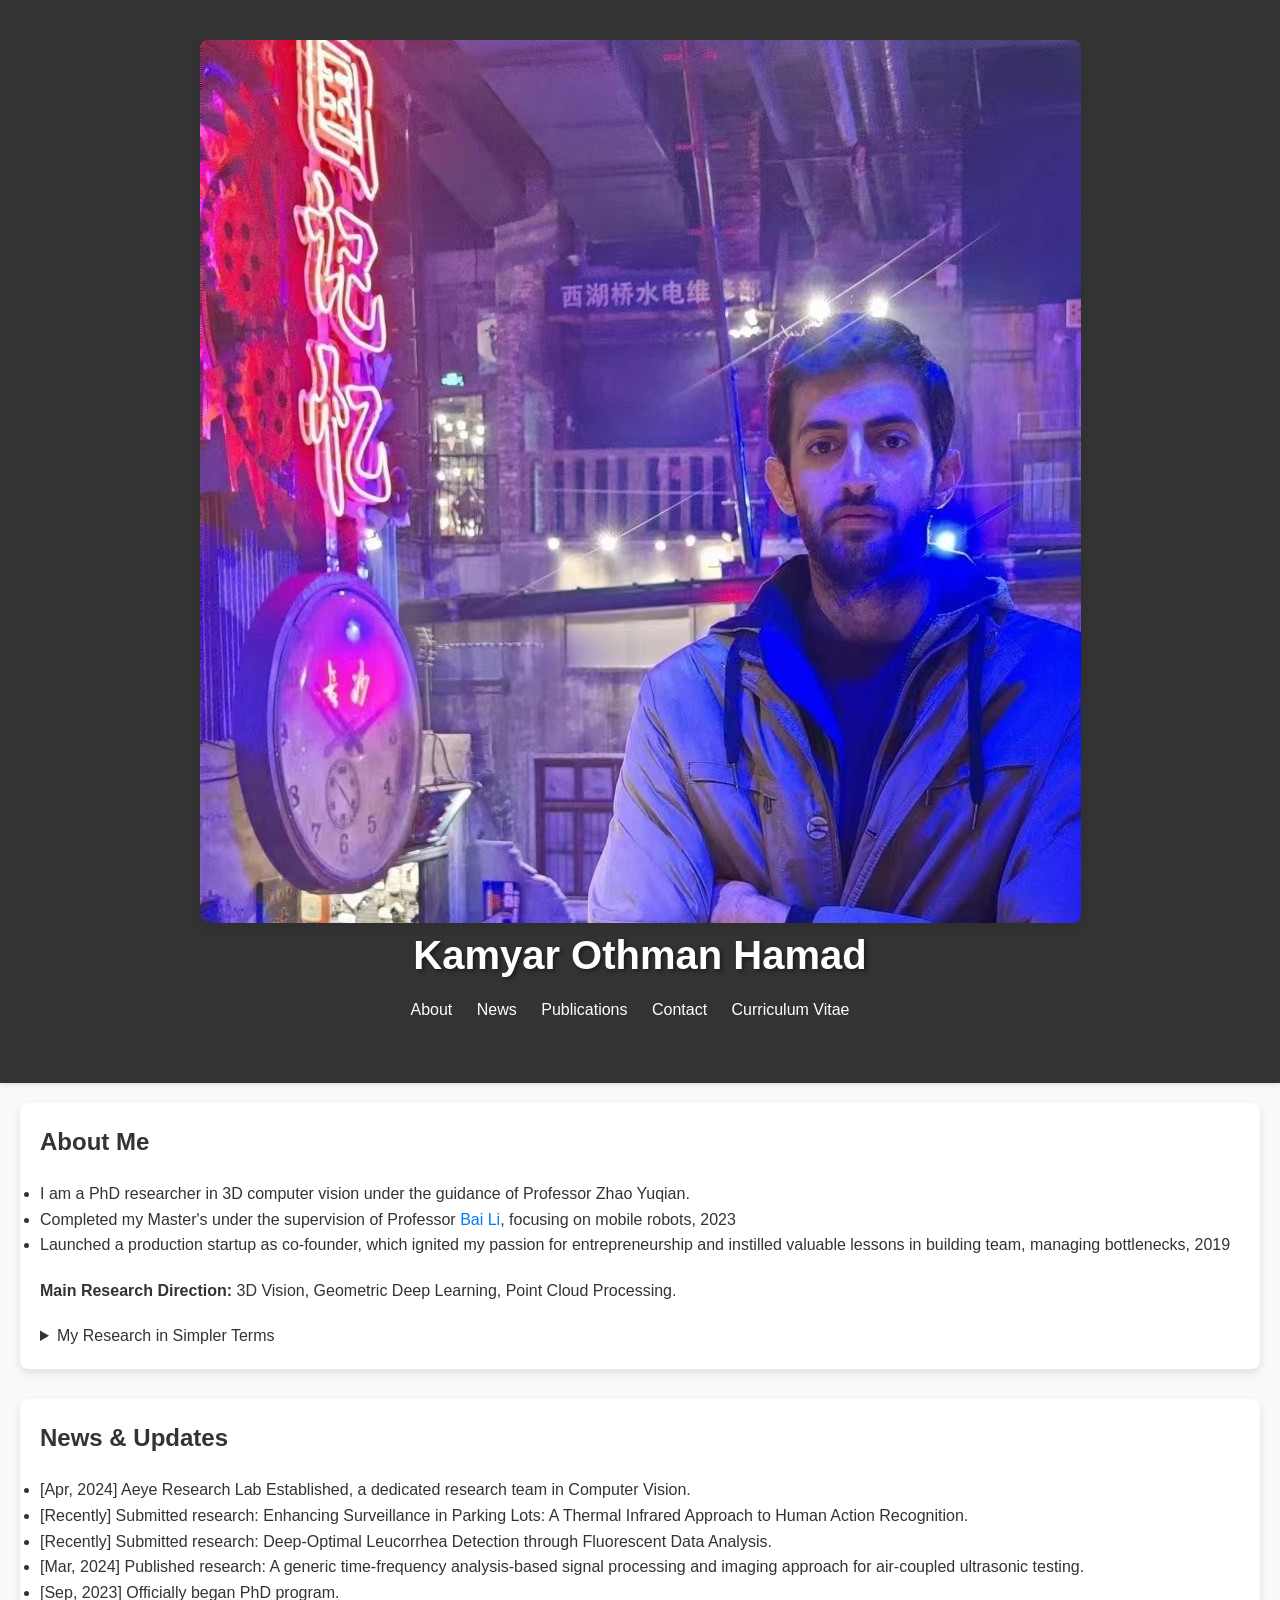
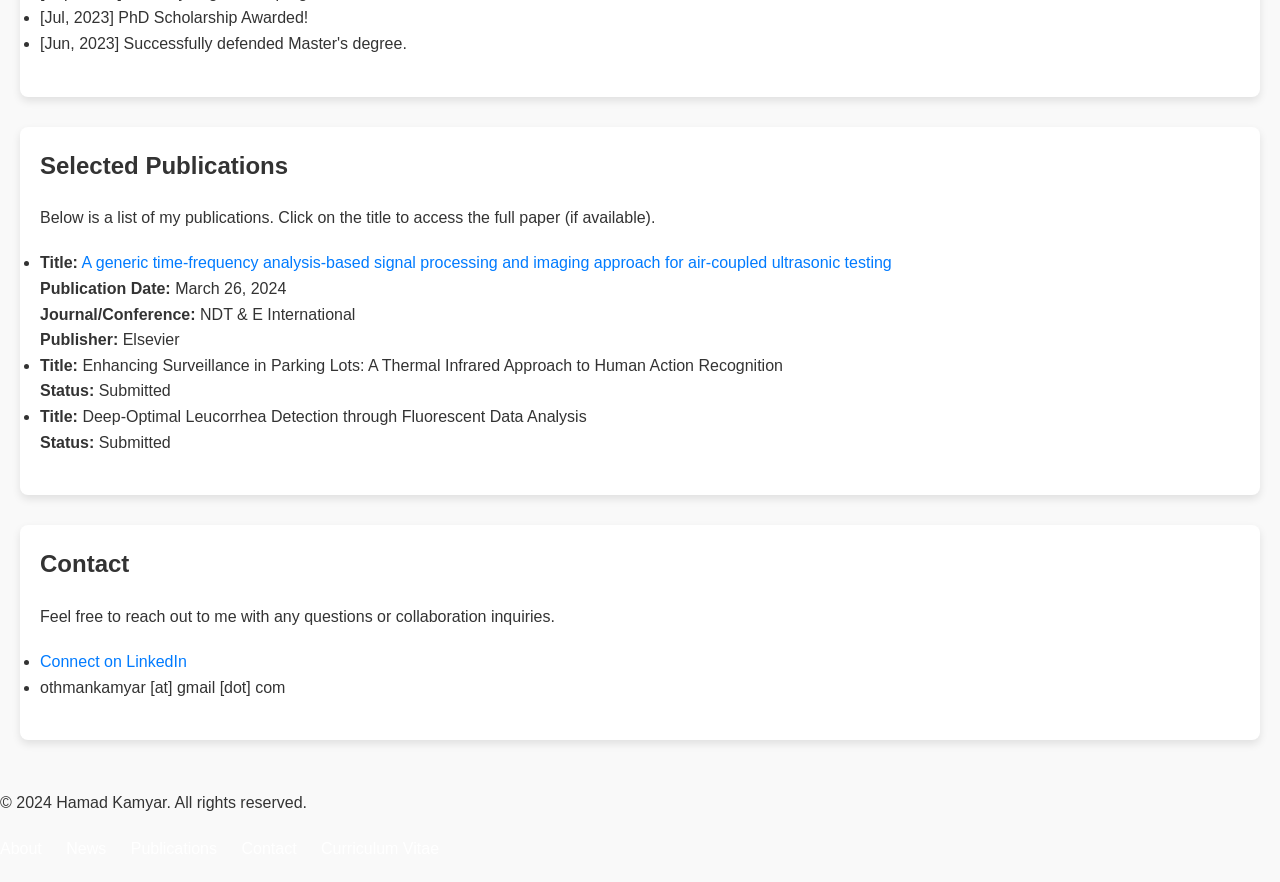
==== index.html @ cc37e995 "Update index.html" ====
<!DOCTYPE html>
<html lang="en">
<head>
  <meta charset="UTF-8">
  <meta name="viewport" content="width=device-width, initial-scale=1.0">
  <title>Kamyar O. Hamad - Researcher</title>
  <link rel="stylesheet" href="style.css">
  <link rel="shortcut icon" href="favicon.ico" type="image/x-icon">
  <style>
   /* Additional CSS styles can be placed here for small adjustments */
  
  </style>
</head>
<body>
  <header>
    <div class="circle-frame">
      <img src="kamyar.jpg" alt="kamyar">
    </div>
    <h1>Kamyar Othman Hamad</h1>
    <nav class="top-nav">
      <ul>
        <li><a href="#about">About</a></li>
        <li><a href="#news">News</a></li>
        <li><a href="#publications">Publications</a></li>
        <li><a href="#contact">Contact</a></li>
        <li><a href="https://drive.google.com/file/d/13upXorQ9gHJasGk1pT3lHtPQ-SFu0m6Y/view?usp=drive_link" target="_blank">Curriculum Vitae</a></li>
      </ul>
    </nav>
  </header>
   



  

  <main>
    <section id="about">
      <h2>About Me</h2>
      <ul>
        <li>I am a PhD researcher in 3D computer vision under the guidance of Professor Zhao Yuqian.</li>
        <li>Completed my Master's under the supervision of Professor <a href="https://grzy.hnu.edu.cn/site/index/libai">Bai Li</a>, focusing on mobile robots, 2023</li>
        <li>Launched a production startup as co-founder, which ignited my passion for entrepreneurship and instilled valuable lessons in building team, managing bottlenecks, 2019</li>
      </ul>
      <p><b>Main Research Direction:</b> 3D Vision, Geometric Deep Learning, Point Cloud Processing.</p>
      <details>
        <summary>My Research in Simpler Terms</summary>
        <p>In simpler terms, I'm exploring how to teach computers to "see" and make sense of 3D objects. Imagine a pile of dots that represents the shape and surface of a chair. That's a 3D point cloud! My job is to develop clever algorithms using deep learning (a type of artificial intelligence) to analyze these point clouds and help computers understand the 3D world. </p>
      </details>
    </section>

    <section id="news">
      <h2>News & Updates</h2>
      <ul>
        <li>[Apr, 2024] Aeye Research Lab Established, a dedicated research team in Computer Vision.</li>
        <li>[Recently] Submitted research: Enhancing Surveillance in Parking Lots: A Thermal Infrared Approach to Human Action Recognition.</li>
        <li>[Recently] Submitted research: Deep-Optimal Leucorrhea Detection through Fluorescent Data Analysis.</li>
        <li>[Mar, 2024] Published research: A generic time-frequency analysis-based signal processing and imaging approach for air-coupled ultrasonic testing.</li>
        <li>[Sep, 2023] Officially began PhD program.</li>
        <li>[Jul, 2023] PhD Scholarship Awarded!</li>
        <li>[Jun, 2023] Successfully defended Master's degree.</li>
      </ul>
    </section>

    <section id="publications">
      <h2>Selected Publications</h2>
      <p>Below is a list of my publications. Click on the title to access the full paper (if available).</p>
      <ul>
        <li>
          <strong>Title:</strong> <a href="https://www.sciencedirect.com/science/article/abs/pii/S0963869524000665">A generic time-frequency analysis-based signal processing and imaging approach for air-coupled ultrasonic testing</a><br>
          <strong>Publication Date:</strong> March 26, 2024<br>
          <strong>Journal/Conference:</strong> NDT & E International<br>
          <strong>Publisher:</strong> Elsevier
        </li>
        <li>
          <strong>Title:</strong> Enhancing Surveillance in Parking Lots: A Thermal Infrared Approach to Human Action Recognition<br>
          <strong>Status:</strong> Submitted
        </li>
        <li>
          <strong>Title:</strong> Deep-Optimal Leucorrhea Detection through Fluorescent Data Analysis<br>
          <strong>Status:</strong> Submitted
        </li>
      </ul>
    </section>

    <section id="contact">
      <h2>Contact</h2>
      <p>Feel free to reach out to me with any questions or collaboration inquiries.</p>
      <ul>
        <li><a href="https://www.linkedin.com/in/kamyarothmanhamad" target="_blank">Connect on LinkedIn</a></li>
        <li>othmankamyar [at] gmail [dot] com</li>
      </ul>
    </section>
  </main>

  <footer>
    <div class="footer-content">
      <p>&copy; 2024 Hamad Kamyar. All rights reserved.</p>
      <nav class="footer-nav">
        <ul>
          <li><a href="#about">About</a></li>
          <li><a href="#news">News</a></li>
          <li><a href="#publications">Publications</a></li>
          <li><a href="#contact">Contact</a></li>
          <li><a href="https://drive.google.com/file/d/13upXorQ9gHJasGk1pT3lHtPQ-SFu0m6Y/view?usp=drive_link" target="_blank">Curriculum Vitae</a></li>
        </ul>
      </nav>
    </div>
  </footer>


</body>
</html>
---- style.css ----
/* Resetting default styles */
body, h1, h2, h3, h4, h5, h6, p, ul, li {
  margin: 0;
  padding: 0;
}

body {
  font-family: 'Segoe UI', Tahoma, Geneva, Verdana, sans-serif;
  line-height: 1.6;
  background-color: #f9f9f9;
  color: #333;
}

.container {
  max-width: 900px;
  margin: 0 auto;
  padding: 20px;
}

header {
  background-color: #333;
  color: #fff;
  padding: 40px;
  text-align: center;
  box-shadow: 0 2px 4px rgba(0, 0, 0, 0.1);
}

header h1 {
  font-size: 2.5em;
  margin-bottom: 10px;
  text-shadow: 2px 2px 4px rgba(0, 0, 0, 0.5);
}

nav ul {
  list-style-type: none;
}

nav ul li {
  display: inline;
  margin-right: 20px;
}

nav ul li a {
  color: #fff;
  text-decoration: none;
  transition: color 0.3s ease;
}

nav ul li a:hover {
  color: #ffc107;
}

main {
  padding: 20px;
}

section {
  margin-bottom: 30px;
  background-color: #fff;
  padding: 20px;
  border-radius: 8px;
  box-shadow: 0 4px 8px rgba(0, 0, 0, 0.1);
}

h2 {
  color: #333;
  margin-bottom: 20px;
}

p {
  margin-bottom: 20px;
}

ul {
  margin-bottom: 20px;
}

a {
  color: #007bff;
  text-decoration: none;
  transition: color 0.3s ease;
}

a:hover {
  color: #ffc107;
}

img {
  display: block;
  margin: 0 auto;
  max-width: 100%;
  border-radius: 8px;
  box-shadow: 0 4px 8px rgba(0, 0, 0, 0.1);
}

.contact-info li {
  margin-bottom: 10px;
}

@media (max-width: 600px) {
  header h1 {
    font-size: 2em;
  }

  .pronunciation {
  font-size: 0.8em;
  color: #999;
  }
  
  nav ul li {
    display: block;
    margin: 0;
    text-align: center;
  }

  nav ul li a {
    display: block;
    padding: 10px;
  }

  
}
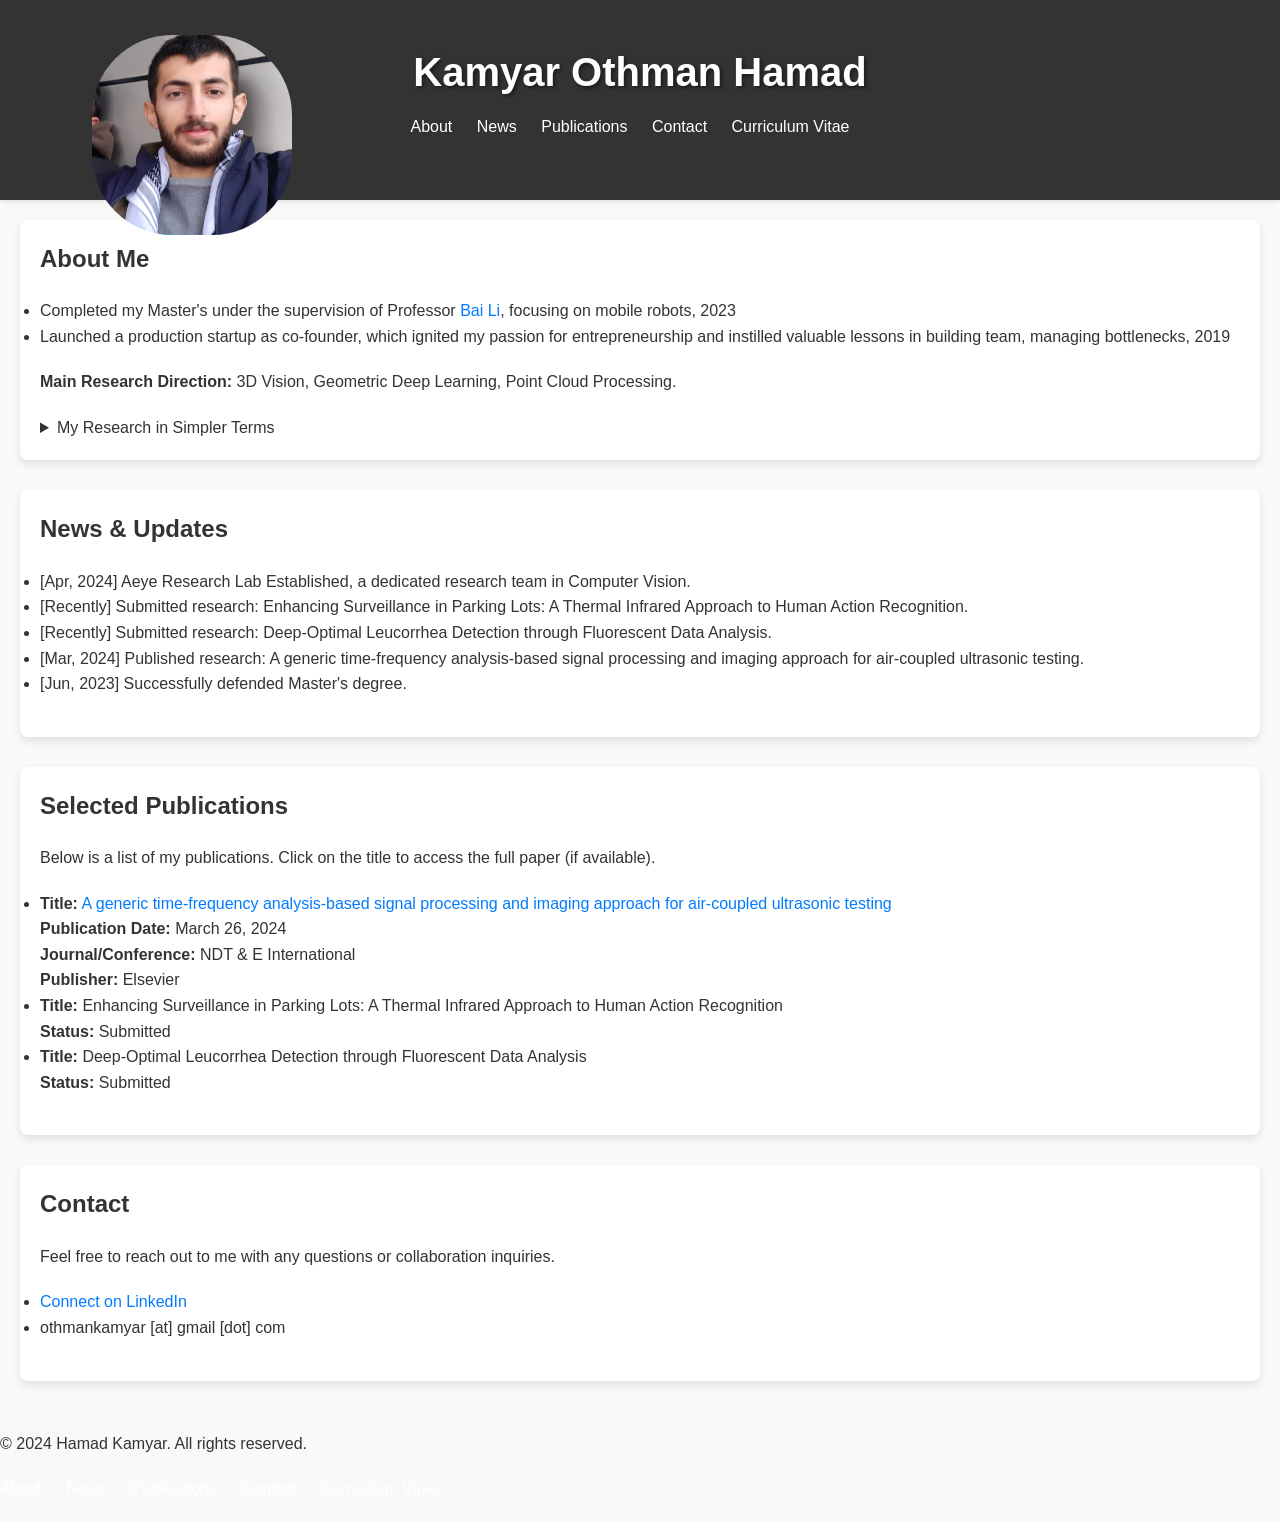
==== commit f616ad9b: "Update index.html" ====
--- a/index.html
+++ b/index.html
@@ -37,7 +37,6 @@
     <section id="about">
       <h2>About Me</h2>
       <ul>
-        <li>I am a PhD researcher in 3D computer vision under the guidance of Professor Zhao Yuqian.</li>
         <li>Completed my Master's under the supervision of Professor <a href="https://grzy.hnu.edu.cn/site/index/libai">Bai Li</a>, focusing on mobile robots, 2023</li>
         <li>Launched a production startup as co-founder, which ignited my passion for entrepreneurship and instilled valuable lessons in building team, managing bottlenecks, 2019</li>
       </ul>
@@ -55,8 +54,6 @@
         <li>[Recently] Submitted research: Enhancing Surveillance in Parking Lots: A Thermal Infrared Approach to Human Action Recognition.</li>
         <li>[Recently] Submitted research: Deep-Optimal Leucorrhea Detection through Fluorescent Data Analysis.</li>
         <li>[Mar, 2024] Published research: A generic time-frequency analysis-based signal processing and imaging approach for air-coupled ultrasonic testing.</li>
-        <li>[Sep, 2023] Officially began PhD program.</li>
-        <li>[Jul, 2023] PhD Scholarship Awarded!</li>
         <li>[Jun, 2023] Successfully defended Master's degree.</li>
       </ul>
     </section>
--- a/style.css
+++ b/style.css
@@ -1,122 +1,138 @@
 /* Resetting default styles */
 body, h1, h2, h3, h4, h5, h6, p, ul, li {
-  margin: 0;
-  padding: 0;
+margin: 0;
+padding: 0;
 }
 
 body {
-  font-family: 'Segoe UI', Tahoma, Geneva, Verdana, sans-serif;
-  line-height: 1.6;
-  background-color: #f9f9f9;
-  color: #333;
+font-family: 'Segoe UI', Tahoma, Geneva, Verdana, sans-serif;
+line-height: 1.6;
+background-color: #f9f9f9;
+color: #333;
 }
 
 .container {
-  max-width: 900px;
-  margin: 0 auto;
-  padding: 20px;
+max-width: 900px;
+margin: 0 auto;
+padding: 20px;
 }
 
 header {
-  background-color: #333;
-  color: #fff;
-  padding: 40px;
-  text-align: center;
-  box-shadow: 0 2px 4px rgba(0, 0, 0, 0.1);
+background-color: #333;
+color: #fff;
+padding: 40px;
+text-align: center;
+box-shadow: 0 2px 4px rgba(0, 0, 0, 0.1);
 }
 
 header h1 {
-  font-size: 2.5em;
-  margin-bottom: 10px;
-  text-shadow: 2px 2px 4px rgba(0, 0, 0, 0.5);
+font-size: 2.5em;
+margin-bottom: 10px;
+text-shadow: 2px 2px 4px rgba(0, 0, 0, 0.5);
 }
 
 nav ul {
-  list-style-type: none;
+list-style-type: none;
 }
 
 nav ul li {
-  display: inline;
-  margin-right: 20px;
+display: inline;
+margin-right: 20px;
 }
 
 nav ul li a {
-  color: #fff;
-  text-decoration: none;
-  transition: color 0.3s ease;
+color: #fff;
+text-decoration: none;
+transition: color 0.3s ease;
 }
 
 nav ul li a:hover {
-  color: #ffc107;
+color: #ffc107;
 }
 
 main {
-  padding: 20px;
+padding: 20px;
 }
 
 section {
-  margin-bottom: 30px;
-  background-color: #fff;
-  padding: 20px;
-  border-radius: 8px;
-  box-shadow: 0 4px 8px rgba(0, 0, 0, 0.1);
+margin-bottom: 30px;
+background-color: #fff;
+padding: 20px;
+border-radius: 8px;
+box-shadow: 0 4px 8px rgba(0, 0, 0, 0.1);
 }
 
 h2 {
-  color: #333;
-  margin-bottom: 20px;
+color: #333;
+margin-bottom: 20px;
 }
 
 p {
-  margin-bottom: 20px;
+margin-bottom: 20px;
 }
 
 ul {
-  margin-bottom: 20px;
+margin-bottom: 20px;
 }
 
 a {
-  color: #007bff;
-  text-decoration: none;
-  transition: color 0.3s ease;
+color: #007bff;
+text-decoration: none;
+transition: color 0.3s ease;
 }
 
 a:hover {
-  color: #ffc107;
+color: #ffc107;
 }
 
 img {
-  display: block;
-  margin: 0 auto;
-  max-width: 100%;
-  border-radius: 8px;
-  box-shadow: 0 4px 8px rgba(0, 0, 0, 0.1);
+display: block;
+margin: 0 auto;
+max-width: 100%;
+border-radius: 8px;
+box-shadow: 0 4px 8px rgba(0, 0, 0, 0.1);
 }
 
 .contact-info li {
-  margin-bottom: 10px;
+margin-bottom: 10px;
 }
 
+.circle-frame {
+  border-radius: 40%;
+  overflow: hidden;
+  position: absolute;
+  top: 15%;
+  left: 15%;
+  transform: translate(-50%, -50%);
+  width: 200px;
+  height: 200px;
+}
+
+
+
+
 @media (max-width: 600px) {
-  header h1 {
-    font-size: 2em;
-  }
+header h1 {
+font-size: 2em;
+}
 
-  .pronunciation {
-  font-size: 0.8em;
-  color: #999;
-  }
-  
-  nav ul li {
-    display: block;
-    margin: 0;
-    text-align: center;
-  }
+.pronunciation {
+font-size: 0.8em;
+color: #999;
+}
 
-  nav ul li a {
-    display: block;
-    padding: 10px;
-  }
+nav ul li {
+display: block;
+margin: 0;
+text-align: center;
+}
+
+nav ul li a {
+display: block;
+padding: 10px;
+}
+
+
 
   
 }
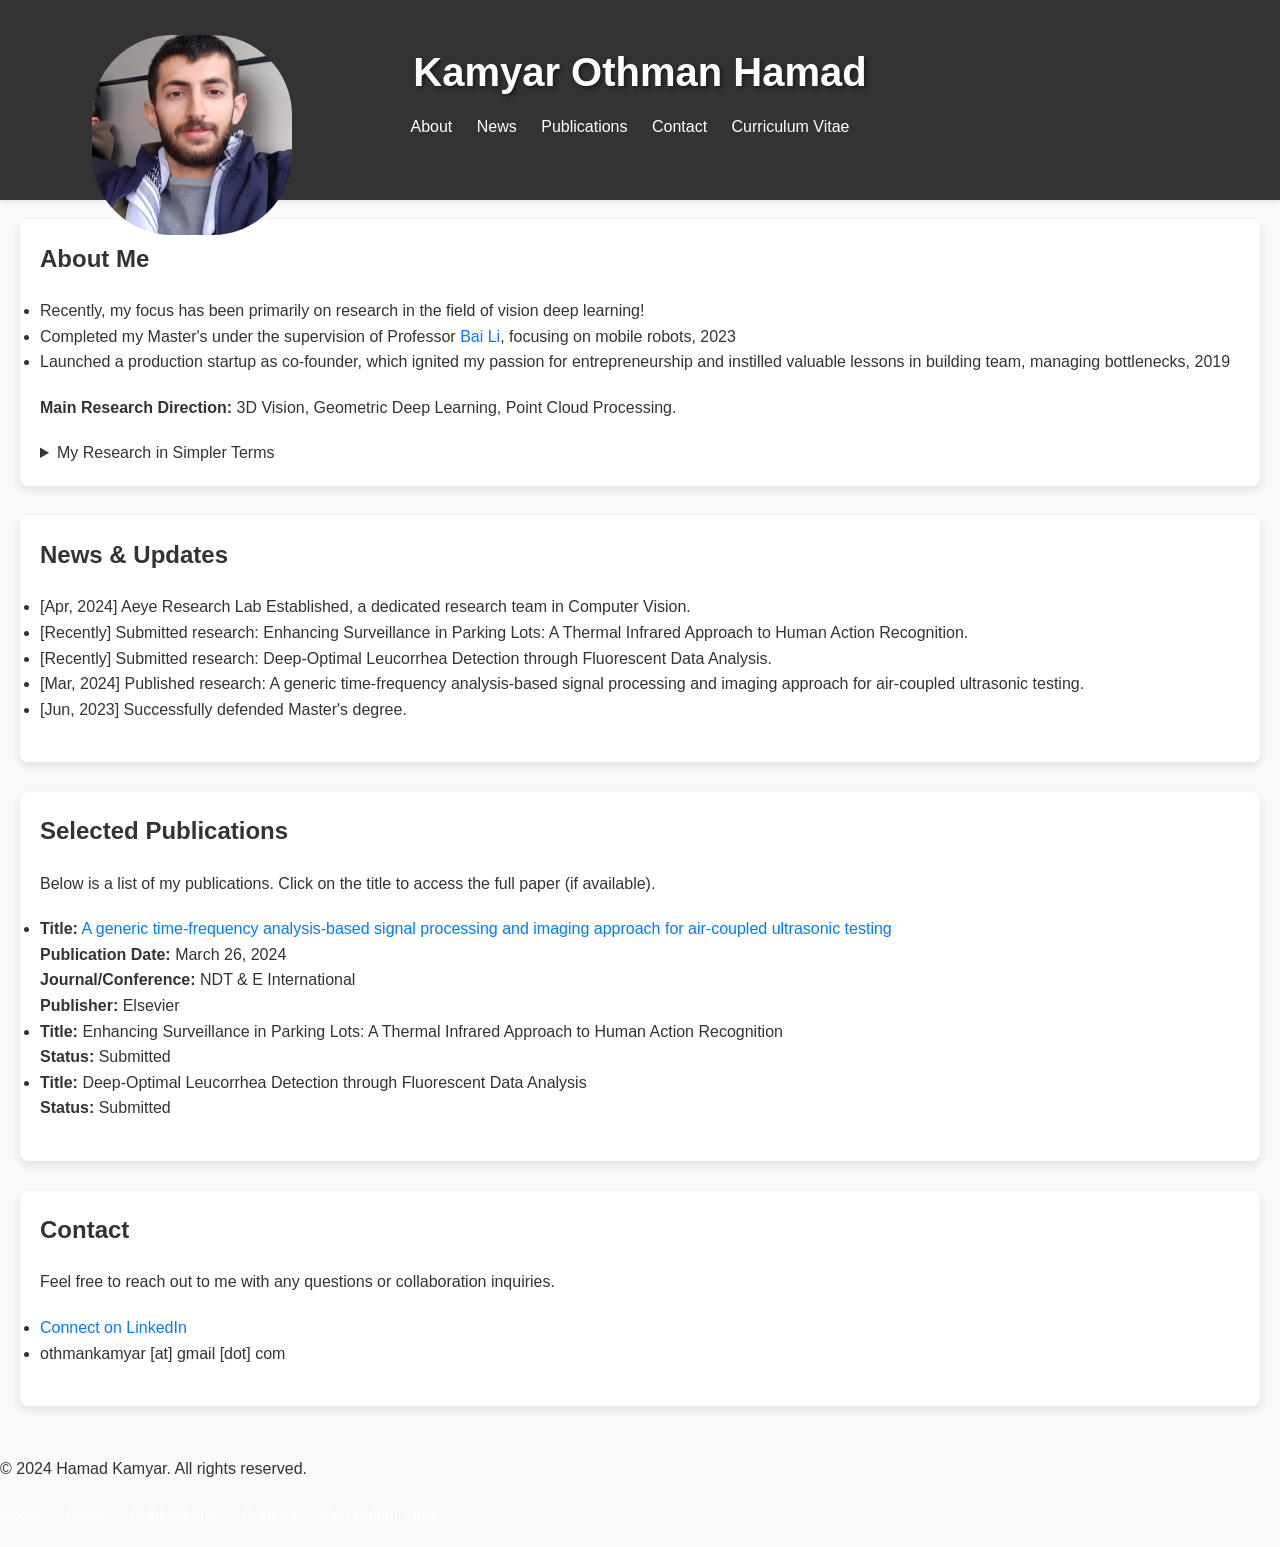
==== commit 70b0b6b5: "Update index.html" ====
--- a/index.html
+++ b/index.html
@@ -37,6 +37,7 @@
     <section id="about">
       <h2>About Me</h2>
       <ul>
+        <li>Recently, my focus has been primarily on research in the field of vision deep learning!</li>
         <li>Completed my Master's under the supervision of Professor <a href="https://grzy.hnu.edu.cn/site/index/libai">Bai Li</a>, focusing on mobile robots, 2023</li>
         <li>Launched a production startup as co-founder, which ignited my passion for entrepreneurship and instilled valuable lessons in building team, managing bottlenecks, 2019</li>
       </ul>
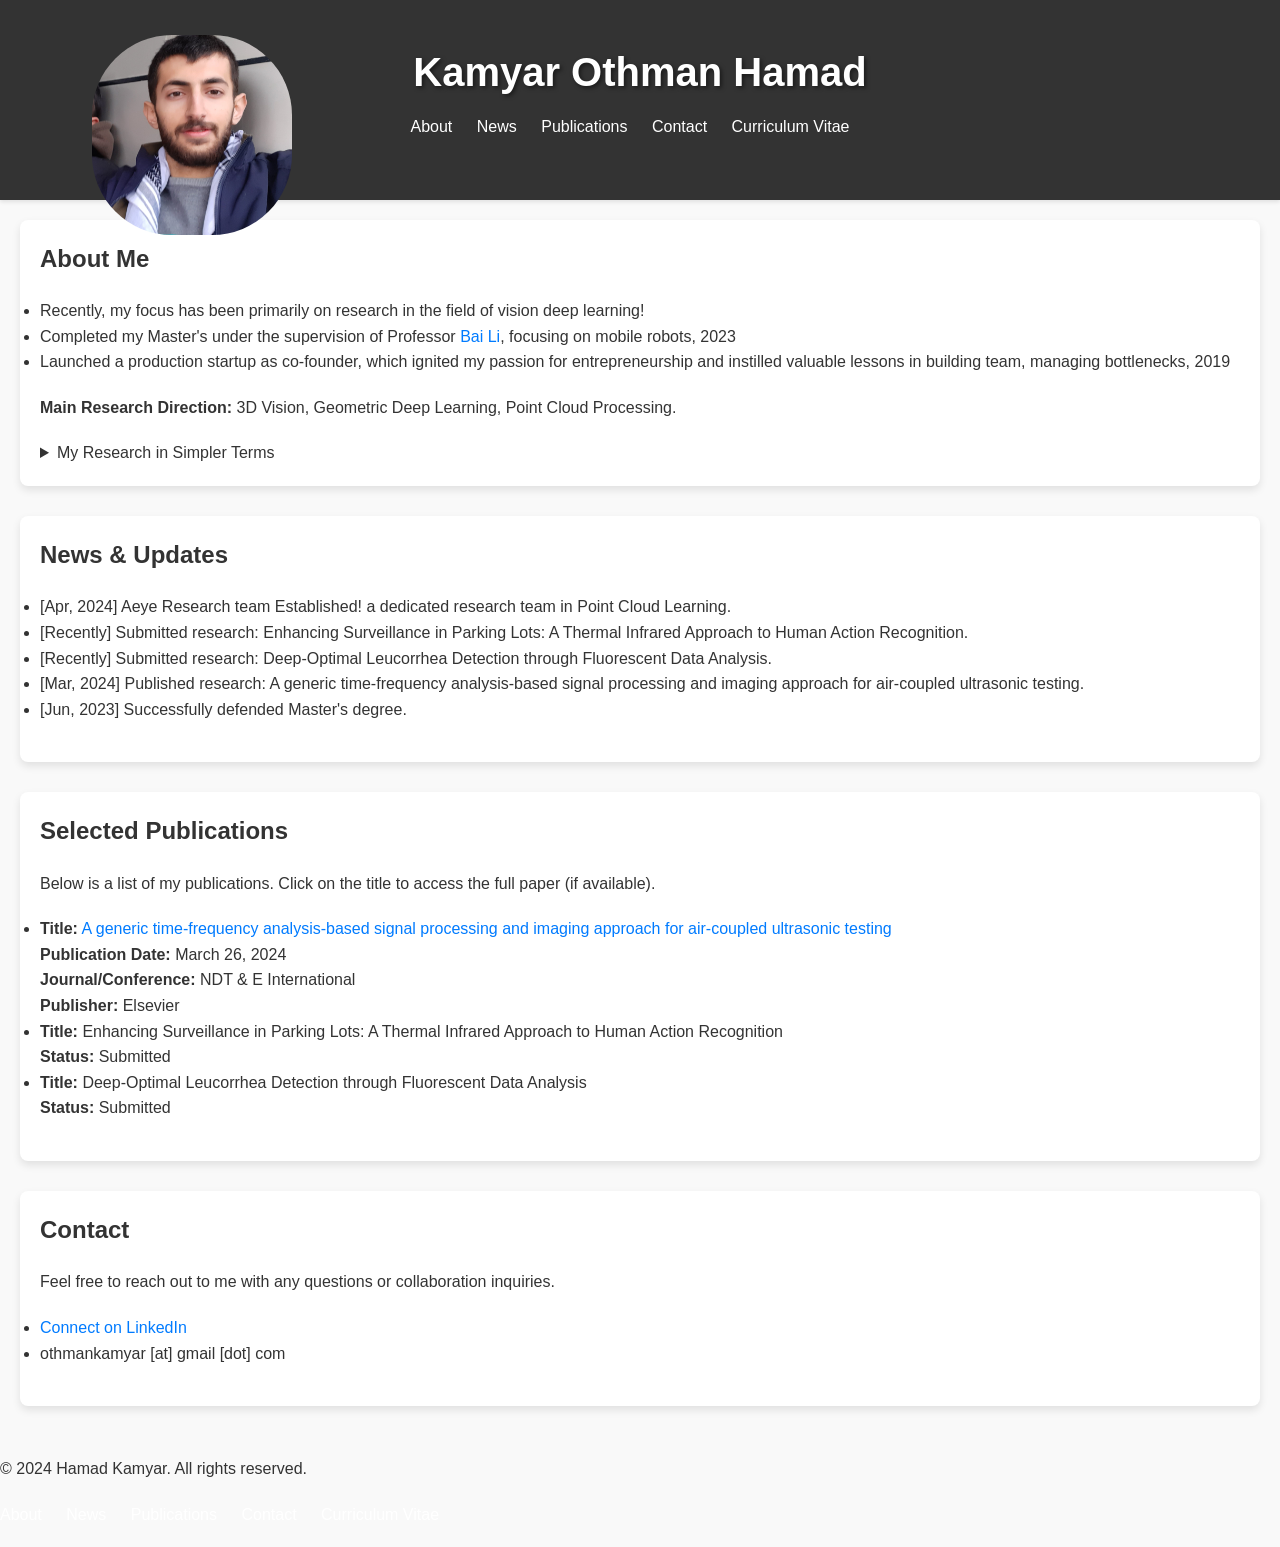
==== commit 7f5bae39: "Update index.html" ====
--- a/index.html
+++ b/index.html
@@ -51,7 +51,7 @@
     <section id="news">
       <h2>News & Updates</h2>
       <ul>
-        <li>[Apr, 2024] Aeye Research Lab Established, a dedicated research team in Computer Vision.</li>
+        <li>[Apr, 2024] Aeye Research team Established! a dedicated research team in Point Cloud Learning.</li>
         <li>[Recently] Submitted research: Enhancing Surveillance in Parking Lots: A Thermal Infrared Approach to Human Action Recognition.</li>
         <li>[Recently] Submitted research: Deep-Optimal Leucorrhea Detection through Fluorescent Data Analysis.</li>
         <li>[Mar, 2024] Published research: A generic time-frequency analysis-based signal processing and imaging approach for air-coupled ultrasonic testing.</li>
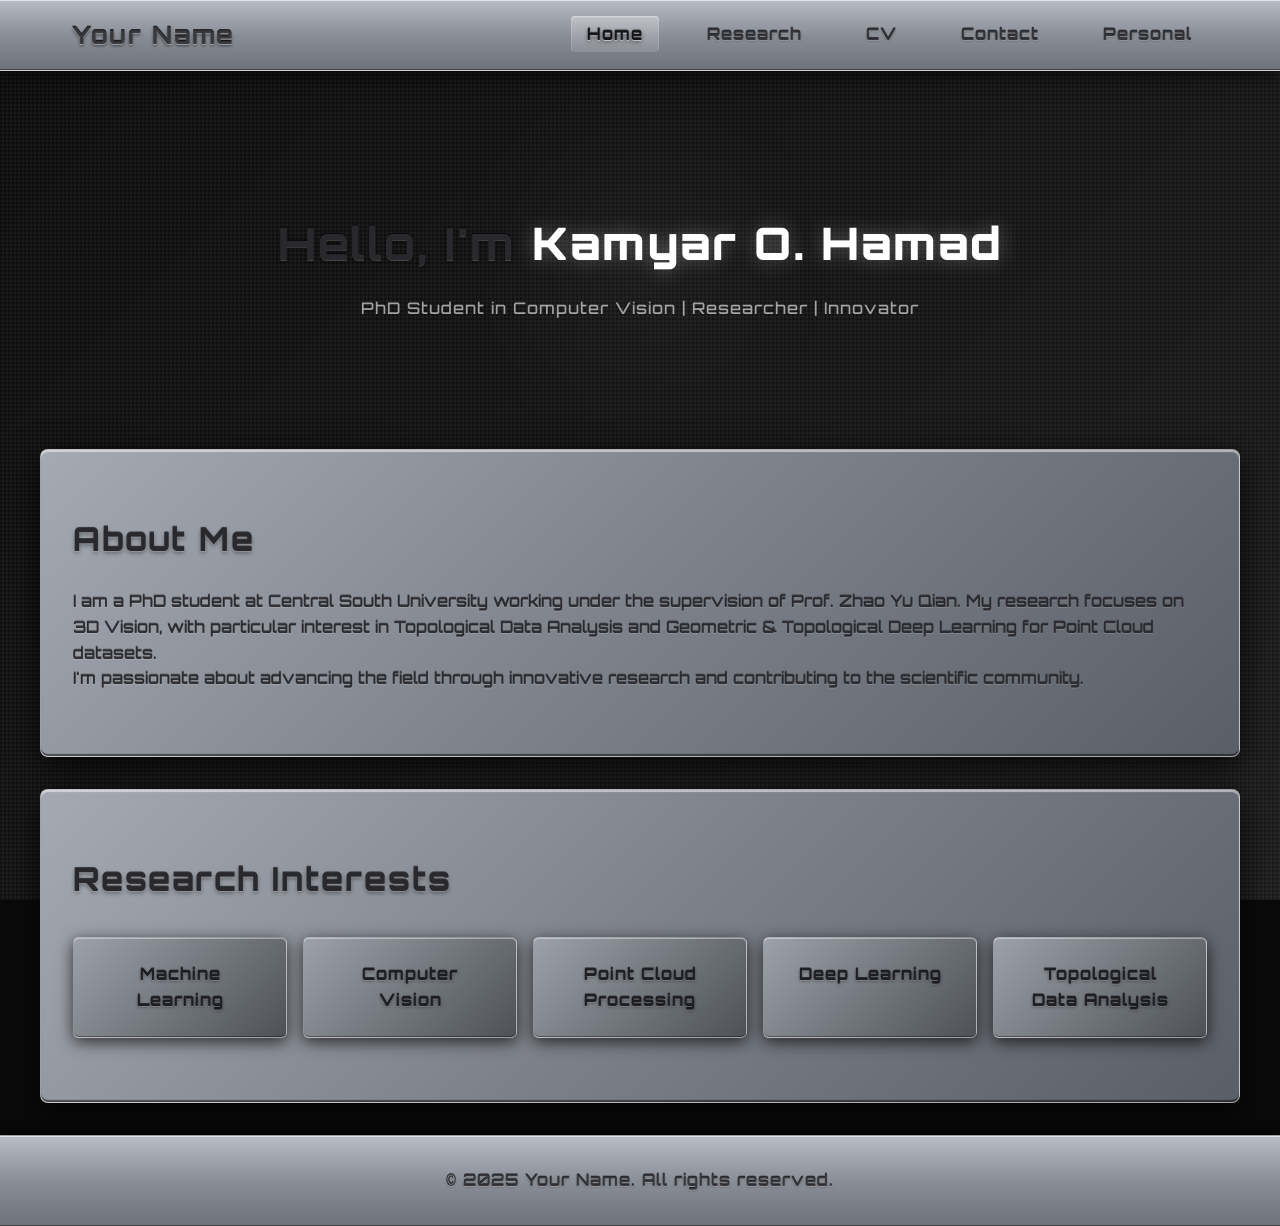
==== commit df00804b: "first commit" ====
--- a/index.html
+++ b/index.html
@@ -1,110 +1,53 @@
 <!DOCTYPE html>
 <html lang="en">
 <head>
-  <meta charset="UTF-8">
-  <meta name="viewport" content="width=device-width, initial-scale=1.0">
-  <title>Kamyar O. Hamad - Researcher</title>
-  <link rel="stylesheet" href="style.css">
-  <link rel="shortcut icon" href="favicon.ico" type="image/x-icon">
-  <style>
-   /* Additional CSS styles can be placed here for small adjustments */
-  
-  </style>
+    <meta charset="UTF-8">
+    <meta name="viewport" content="width=device-width, initial-scale=1.0">
+    <title>Your Name - PhD Student</title>
+    <link rel="stylesheet" href="styles.css">
 </head>
 <body>
-  <header>
-    <div class="circle-frame">
-      <img src="kamyar.jpg" alt="kamyar">
-    </div>
-    <h1>Kamyar Othman Hamad</h1>
-    <nav class="top-nav">
-      <ul>
-        <li><a href="#about">About</a></li>
-        <li><a href="#news">News</a></li>
-        <li><a href="#publications">Publications</a></li>
-        <li><a href="#contact">Contact</a></li>
-        <li><a href="https://drive.google.com/file/d/13upXorQ9gHJasGk1pT3lHtPQ-SFu0m6Y/view?usp=drive_link" target="_blank">Curriculum Vitae</a></li>
-      </ul>
-    </nav>
-  </header>
-   
+    <header>
+        <nav>
+            <h1>Your Name</h1>
+            <ul>
+                <li><a href="index.html" class="active">Home</a></li>
+                <li><a href="research.html">Research</a></li>
+                <li><a href="cv.html">CV</a></li>
+                <li><a href="contact.html">Contact</a></li>
+                <li><a href="personal.html">Personal</a></li>
+            </ul>
+        </nav>
+    </header>
 
+    <main>
+        <section id="hero">
+            <h2>Hello, I'm <span class="highlight">Kamyar O. Hamad</span></h2>
+            <p>PhD Student in Computer Vision | Researcher | Innovator</p>
+        </section>
 
+        <section id="about">
+            <h2>About Me</h2>
+            <p>I am a PhD student at Central South University working under the supervision of Prof. Zhao Yu Qian. My research focuses on 3D Vision, with particular interest in Topological Data Analysis and Geometric & Topological Deep Learning for Point Cloud datasets.</p>
+            <p>I'm passionate about advancing the field through innovative research and contributing to the scientific community.</p>
+        </section>
 
-  
+        <section id="interests">
+            <h2>Research Interests</h2>
+            <div class="skills-grid">
+                <div class="skill-card">Machine Learning</div>
+                <div class="skill-card">Computer Vision</div>
+                <div class="skill-card">Point Cloud Processing</div>
+                <div class="skill-card">Deep Learning</div>
+                <div class="skill-card">Topological Data Analysis</div>
+            </div>
+        </section>
+    </main>
 
-  <main>
-    <section id="about">
-      <h2>About Me</h2>
-      <ul>
-        <li>Recently, my focus has been primarily on research in the field of vision deep learning!</li>
-        <li>Completed my Master's under the supervision of Professor <a href="https://grzy.hnu.edu.cn/site/index/libai">Bai Li</a>, focusing on mobile robots, 2023</li>
-        <li>Launched a production startup as co-founder, which ignited my passion for entrepreneurship and instilled valuable lessons in building team, managing bottlenecks, 2019</li>
-      </ul>
-      <p><b>Main Research Direction:</b> 3D Vision, Geometric Deep Learning, Point Cloud Processing.</p>
-      <details>
-        <summary>My Research in Simpler Terms</summary>
-        <p>In simpler terms, I'm exploring how to teach computers to "see" and make sense of 3D objects. Imagine a pile of dots that represents the shape and surface of a chair. That's a 3D point cloud! My job is to develop clever algorithms using deep learning (a type of artificial intelligence) to analyze these point clouds and help computers understand the 3D world. </p>
-      </details>
-    </section>
+    <footer>
+        <p>&copy; 2025 Your Name. All rights reserved.</p>
+    </footer>
 
-    <section id="news">
-      <h2>News & Updates</h2>
-      <ul>
-        <li>[Apr, 2024] Aeye Research team Established! a dedicated research team in Point Cloud Learning.</li>
-        <li>[Recently] Submitted research: Enhancing Surveillance in Parking Lots: A Thermal Infrared Approach to Human Action Recognition.</li>
-        <li>[Recently] Submitted research: Deep-Optimal Leucorrhea Detection through Fluorescent Data Analysis.</li>
-        <li>[Mar, 2024] Published research: A generic time-frequency analysis-based signal processing and imaging approach for air-coupled ultrasonic testing.</li>
-        <li>[Jun, 2023] Successfully defended Master's degree.</li>
-      </ul>
-    </section>
-
-    <section id="publications">
-      <h2>Selected Publications</h2>
-      <p>Below is a list of my publications. Click on the title to access the full paper (if available).</p>
-      <ul>
-        <li>
-          <strong>Title:</strong> <a href="https://www.sciencedirect.com/science/article/abs/pii/S0963869524000665">A generic time-frequency analysis-based signal processing and imaging approach for air-coupled ultrasonic testing</a><br>
-          <strong>Publication Date:</strong> March 26, 2024<br>
-          <strong>Journal/Conference:</strong> NDT & E International<br>
-          <strong>Publisher:</strong> Elsevier
-        </li>
-        <li>
-          <strong>Title:</strong> Enhancing Surveillance in Parking Lots: A Thermal Infrared Approach to Human Action Recognition<br>
-          <strong>Status:</strong> Submitted
-        </li>
-        <li>
-          <strong>Title:</strong> Deep-Optimal Leucorrhea Detection through Fluorescent Data Analysis<br>
-          <strong>Status:</strong> Submitted
-        </li>
-      </ul>
-    </section>
-
-    <section id="contact">
-      <h2>Contact</h2>
-      <p>Feel free to reach out to me with any questions or collaboration inquiries.</p>
-      <ul>
-        <li><a href="https://www.linkedin.com/in/kamyarothmanhamad" target="_blank">Connect on LinkedIn</a></li>
-        <li>othmankamyar [at] gmail [dot] com</li>
-      </ul>
-    </section>
-  </main>
-
-  <footer>
-    <div class="footer-content">
-      <p>&copy; 2024 Hamad Kamyar. All rights reserved.</p>
-      <nav class="footer-nav">
-        <ul>
-          <li><a href="#about">About</a></li>
-          <li><a href="#news">News</a></li>
-          <li><a href="#publications">Publications</a></li>
-          <li><a href="#contact">Contact</a></li>
-          <li><a href="https://drive.google.com/file/d/13upXorQ9gHJasGk1pT3lHtPQ-SFu0m6Y/view?usp=drive_link" target="_blank">Curriculum Vitae</a></li>
-        </ul>
-      </nav>
-    </div>
-  </footer>
-
-
+    <script src="script.js"></script>
 </body>
 </html>
--- a/styles.css
+++ b/styles.css
@@ -0,0 +1,419 @@
+@import url('https://fonts.googleapis.com/css2?family=Orbitron:wght@400;500;600;700;900&display=swap');
+
+* {
+    margin: 0;
+    padding: 0;
+    box-sizing: border-box;
+}
+
+body {
+    font-family: 'Orbitron', 'Courier New', monospace;
+    line-height: 1.6;
+    color: #e0e0e0;
+    background: #0a0a0a;
+    position: relative;
+    overflow-x: hidden;
+}
+
+body::before {
+    content: '';
+    position: fixed;
+    top: 0;
+    left: 0;
+    width: 100%;
+    height: 100%;
+    background: 
+        repeating-linear-gradient(0deg, transparent, transparent 2px, rgba(255,255,255,0.03) 2px, rgba(255,255,255,0.03) 4px),
+        repeating-linear-gradient(90deg, transparent, transparent 2px, rgba(255,255,255,0.03) 2px, rgba(255,255,255,0.03) 4px),
+        linear-gradient(135deg, #0a0a0a 0%, #1a1a1a 100%);
+    z-index: 0;
+    pointer-events: none;
+}
+
+header {
+    background: linear-gradient(180deg, #b8bcc4 0%, #8a8e96 50%, #6d717a 100%);
+    border-bottom: 1px solid rgba(255, 255, 255, 0.3);
+    box-shadow: 
+        0 4px 20px rgba(0, 0, 0, 0.7),
+        inset 0 1px 0 rgba(255,255,255,0.6),
+        inset 0 -1px 0 rgba(0,0,0,0.4);
+    color: white;
+    padding: 1rem 0;
+    position: fixed;
+    width: 100%;
+    top: 0;
+    z-index: 100;
+}
+
+nav {
+    max-width: 1200px;
+    margin: 0 auto;
+    padding: 0 2rem;
+    display: flex;
+    justify-content: space-between;
+    align-items: center;
+    position: relative;
+    z-index: 1;
+}
+
+nav h1 {
+    text-shadow: 
+        0 1px 0 rgba(255, 255, 255, 0.4),
+        0 -1px 0 rgba(0, 0, 0, 0.8),
+        0 2px 3px rgba(0, 0, 0, 0.5);
+    color: rgba(50, 50, 55, 0.9);
+    letter-spacing: 2px;
+    font-weight: 700;
+}
+
+nav ul {
+    list-style: none;
+    display: flex;
+    gap: 2rem;
+}
+
+nav a {
+    color: rgba(50, 50, 55, 0.95);
+    text-decoration: none;
+    transition: all 0.3s ease;
+    position: relative;
+    padding: 0.5rem 1rem;
+    border-radius: 4px;
+    text-shadow: 
+        0 1px 0 rgba(255, 255, 255, 0.3),
+        0 -1px 0 rgba(0, 0, 0, 0.7),
+        0 1px 2px rgba(0, 0, 0, 0.4);
+    font-weight: 600;
+    letter-spacing: 1px;
+}
+
+nav a::before {
+    content: '';
+    position: absolute;
+    inset: 0;
+    border-radius: 4px;
+    background: linear-gradient(180deg, rgba(255, 255, 255, 0.4), rgba(255, 255, 255, 0.15));
+    box-shadow: 
+        inset 0 1px 2px rgba(255,255,255,0.6),
+        0 2px 8px rgba(180, 190, 200, 0.4);
+    opacity: 0;
+    transition: opacity 0.3s ease;
+}
+
+nav a:hover::before {
+    opacity: 1;
+}
+
+nav a:hover {
+    text-shadow: 
+        0 1px 0 rgba(255, 255, 255, 0.5),
+        0 -1px 0 rgba(0, 0, 0, 0.9),
+        0 1px 3px rgba(0, 0, 0, 0.6);
+    color: rgba(30, 30, 35, 1);
+}
+
+nav a.active {
+    background: linear-gradient(180deg, rgba(255, 255, 255, 0.3), rgba(255, 255, 255, 0.1));
+    box-shadow: inset 0 1px 2px rgba(255,255,255,0.5);
+    text-shadow: 
+        0 1px 0 rgba(255, 255, 255, 0.5),
+        0 -1px 1px rgba(0, 0, 0, 0.9),
+        0 2px 4px rgba(0, 0, 0, 0.5);
+    color: rgba(20, 20, 25, 1);
+}
+
+main {
+    margin-top: 80px;
+    position: relative;
+    z-index: 1;
+}
+
+section {
+    max-width: 1200px;
+    margin: 0 auto;
+    padding: 4rem 2rem;
+    position: relative;
+}
+
+#hero {
+    text-align: center;
+    padding: 8rem 2rem;
+    position: relative;
+    overflow: hidden;
+}
+
+#hero::before {
+    content: '';
+    position: absolute;
+    top: 50%;
+    left: 50%;
+    transform: translate(-50%, -50%);
+    width: 400px;
+    height: 400px;
+    background: radial-gradient(circle, rgba(255, 255, 255, 0.03) 0%, transparent 70%);
+    animation: pulse 4s ease-in-out infinite;
+}
+
+@keyframes pulse {
+    0%, 100% { transform: translate(-50%, -50%) scale(1); opacity: 0.5; }
+    50% { transform: translate(-50%, -50%) scale(1.1); opacity: 0.8; }
+}
+
+#hero h2 {
+    font-size: 2.8rem;
+    margin-bottom: 1rem;
+    position: relative;
+    z-index: 1;
+    font-weight: 700;
+    letter-spacing: 2px;
+}
+
+#hero p {
+    position: relative;
+    z-index: 1;
+    color: rgba(255, 255, 255, 0.6);
+    font-weight: 500;
+    letter-spacing: 1px;
+}
+
+.highlight {
+    color: #fff;
+    text-shadow: 0 0 20px rgba(255, 255, 255, 0.3);
+    font-weight: 900;
+}
+
+h2 {
+    font-size: 2rem;
+    margin-bottom: 1.5rem;
+    text-shadow: 
+        0 1px 0 rgba(255, 255, 255, 0.2),
+        0 -1px 0 rgba(0, 0, 0, 0.6),
+        0 2px 4px rgba(0, 0, 0, 0.4);
+    color: rgba(40, 40, 45, 1);
+    font-weight: 700;
+    letter-spacing: 2px;
+}
+
+#about, #skills, #contact, #interests, #research, #cv, #personal {
+    background: linear-gradient(135deg, #a5a9b1 0%, #7d8189 50%, #5a5e66 100%);
+    border-radius: 8px;
+    border: 1px solid rgba(255, 255, 255, 0.4);
+    box-shadow: 
+        0 8px 32px rgba(0, 0, 0, 0.8),
+        inset 0 2px 1px rgba(255, 255, 255, 0.5),
+        inset 0 -2px 1px rgba(0, 0, 0, 0.5);
+    margin-bottom: 2rem;
+    transition: transform 0.3s ease, box-shadow 0.3s ease;
+    position: relative;
+    overflow: hidden;
+}
+
+#about::after, #skills::after, #contact::after {
+    content: '';
+    position: absolute;
+    top: 0;
+    left: -100%;
+    width: 100%;
+    height: 100%;
+    background: linear-gradient(90deg, transparent, rgba(255, 255, 255, 0.3), transparent);
+    transition: left 0.6s ease;
+}
+
+#about:hover::after, #skills:hover::after, #contact:hover::after {
+    left: 100%;
+}
+
+#about:hover, #skills:hover, #contact:hover {
+    transform: translateY(-3px);
+    box-shadow: 
+        0 12px 48px rgba(0, 0, 0, 0.9),
+        inset 0 2px 1px rgba(255, 255, 255, 0.6),
+        inset 0 -2px 1px rgba(0, 0, 0, 0.5),
+        0 0 30px rgba(180, 190, 200, 0.3);
+}
+
+#about p, #interests p, #research p, #cv p, #personal p, #contact p {
+    text-shadow: 
+        0 1px 0 rgba(255, 255, 255, 0.15),
+        0 -1px 0 rgba(0, 0, 0, 0.5);
+    color: rgba(40, 40, 45, 0.95);
+    font-weight: 500;
+}
+
+.skills-grid {
+    display: grid;
+    grid-template-columns: repeat(auto-fit, minmax(150px, 1fr));
+    gap: 1rem;
+    margin-top: 2rem;
+}
+
+.skill-card {
+    background: linear-gradient(135deg, #9da1a9 0%, #74787f 50%, #4e5258 100%);
+    color: rgba(30, 30, 35, 1);
+    padding: 1.5rem;
+    text-align: center;
+    border-radius: 6px;
+    border: 1px solid rgba(255, 255, 255, 0.35);
+    box-shadow: 
+        0 4px 16px rgba(0, 0, 0, 0.7),
+        inset 0 1px 0 rgba(255, 255, 255, 0.4),
+        inset 0 -1px 0 rgba(0, 0, 0, 0.4);
+    transition: all 0.3s ease;
+    cursor: pointer;
+    position: relative;
+    overflow: hidden;
+    text-shadow: 
+        0 1px 0 rgba(255, 255, 255, 0.2),
+        0 -1px 0 rgba(0, 0, 0, 0.7),
+        0 1px 3px rgba(0, 0, 0, 0.5);
+    font-weight: 600;
+    letter-spacing: 1px;
+}
+
+.skill-card::before {
+    content: '';
+    position: absolute;
+    top: -50%;
+    left: -50%;
+    width: 200%;
+    height: 200%;
+    background: radial-gradient(circle, rgba(255, 255, 255, 0.25) 0%, transparent 70%);
+    opacity: 0;
+    transition: opacity 0.3s ease;
+}
+
+.skill-card:hover::before {
+    opacity: 1;
+}
+
+.skill-card:hover {
+    transform: translateY(-5px) scale(1.02);
+    border-color: rgba(255, 255, 255, 0.5);
+    box-shadow: 
+        0 8px 24px rgba(0, 0, 0, 0.9),
+        inset 0 1px 0 rgba(255, 255, 255, 0.5),
+        inset 0 0 20px rgba(255, 255, 255, 0.1),
+        0 0 20px rgba(180, 190, 200, 0.4);
+}
+
+.research-section, .cv-section, .contact-info, .personal-section {
+    background: rgba(20, 20, 30, 0.3);
+    padding: 2rem;
+    border-radius: 8px;
+    margin-bottom: 2rem;
+    border: 1px solid rgba(255, 255, 255, 0.1);
+}
+
+.research-section h3, .cv-section h3, .contact-info h3, .personal-section h3 {
+    font-size: 1.5rem;
+    margin-bottom: 1rem;
+    text-shadow: 
+        0 1px 0 rgba(255, 255, 255, 0.15),
+        0 -1px 0 rgba(0, 0, 0, 0.6),
+        0 2px 3px rgba(0, 0, 0, 0.4);
+    color: rgba(35, 35, 40, 1);
+    font-weight: 700;
+    letter-spacing: 1.5px;
+}
+
+.publication, .project, .cv-item, .blog-post {
+    background: rgba(30, 30, 40, 0.4);
+    padding: 1.5rem;
+    border-radius: 6px;
+    margin-bottom: 1.5rem;
+    border-left: 3px solid rgba(255, 255, 255, 0.3);
+}
+
+.publication h4, .project h4, .cv-item h4, .blog-post h4 {
+    font-size: 1.2rem;
+    margin-bottom: 0.5rem;
+    text-shadow: 
+        0 1px 0 rgba(255, 255, 255, 0.1),
+        0 -1px 0 rgba(0, 0, 0, 0.5);
+    color: rgba(220, 220, 225, 1);
+    font-weight: 600;
+    letter-spacing: 1px;
+}
+
+.publication p, .project p, .cv-item p {
+    margin-bottom: 0.5rem;
+    color: rgba(255, 255, 255, 0.8);
+    font-weight: 400;
+}
+
+.awards-list, .hobbies-list {
+    list-style: none;
+    padding-left: 0;
+}
+
+.awards-list li, .hobbies-list li {
+    padding: 0.5rem 0;
+    padding-left: 1.5rem;
+    position: relative;
+    color: rgba(255, 255, 255, 0.85);
+    font-weight: 400;
+}
+
+.awards-list li::before, .hobbies-list li::before {
+    content: '▸';
+    position: absolute;
+    left: 0;
+    color: rgba(255, 255, 255, 0.5);
+}
+
+.contact-info a {
+    color: rgba(255, 255, 255, 0.9);
+    text-decoration: none;
+    border-bottom: 1px solid rgba(255, 255, 255, 0.3);
+    transition: all 0.3s ease;
+    font-weight: 500;
+}
+
+.contact-info a:hover {
+    color: #fff;
+    border-bottom-color: rgba(255, 255, 255, 0.8);
+}
+
+.date {
+    font-style: italic;
+    color: rgba(255, 255, 255, 0.6);
+    font-size: 0.9rem;
+}
+
+footer {
+    background: linear-gradient(180deg, #b8bcc4 0%, #8a8e96 50%, #6d717a 100%);
+    border-top: 1px solid rgba(255, 255, 255, 0.3);
+    box-shadow: 
+        0 -4px 20px rgba(0, 0, 0, 0.7),
+        inset 0 1px 0 rgba(255,255,255,0.6),
+        inset 0 -1px 0 rgba(0,0,0,0.4);
+    color: rgba(255, 255, 255, 0.95);
+    text-align: center;
+    padding: 2rem;
+    position: relative;
+    z-index: 1;
+}
+
+footer p {
+    text-shadow: 
+        0 1px 0 rgba(255, 255, 255, 0.3),
+        0 -1px 0 rgba(0, 0, 0, 0.7),
+        0 1px 2px rgba(0, 0, 0, 0.4);
+    color: rgba(50, 50, 55, 0.9);
+    font-weight: 500;
+    letter-spacing: 1px;
+}
+
+@media (max-width: 768px) {
+    nav ul {
+        gap: 1rem;
+    }
+    
+    #hero h2 {
+        font-size: 1.8rem;
+    }
+    
+    nav a {
+        font-size: 0.9rem;
+    }
+}
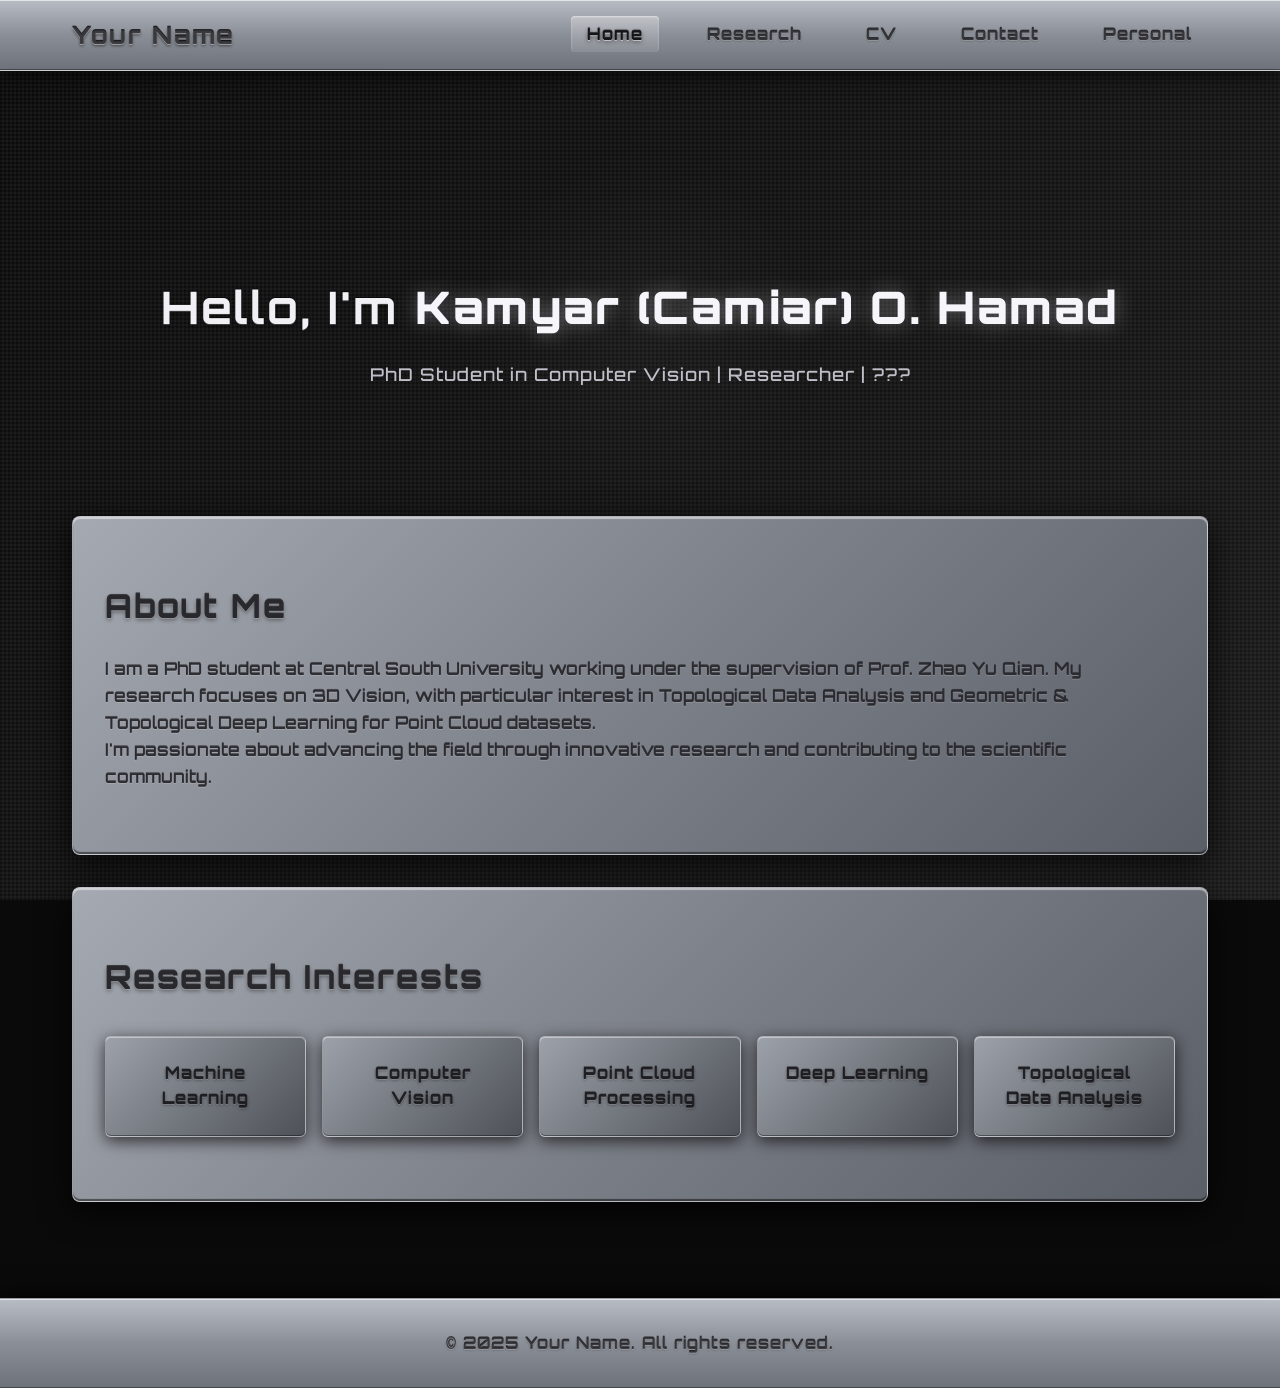
==== commit d3f1cce0: "updating info" ====
--- a/index.html
+++ b/index.html
@@ -22,8 +22,8 @@
 
     <main>
         <section id="hero">
-            <h2>Hello, I'm <span class="highlight">Kamyar O. Hamad</span></h2>
-            <p>PhD Student in Computer Vision | Researcher | Innovator</p>
+            <h2>Hello, I'm <span class="highlight">Kamyar (Camiar) O. Hamad</span></h2>
+            <p>PhD Student in Computer Vision | Researcher | ???</p>
         </section>
 
         <section id="about">
--- a/styles.css
+++ b/styles.css
@@ -13,6 +13,7 @@
     background: #0a0a0a;
     position: relative;
     overflow-x: hidden;
+    font-size: 16px;
 }
 
 body::before {
@@ -126,6 +127,22 @@
     margin-top: 80px;
     position: relative;
     z-index: 1;
+    max-width: 1200px;
+    margin-left: auto;
+    margin-right: auto;
+    padding: 4rem 2rem;
+}
+
+main > h2 {
+    font-size: 2rem;
+    margin-bottom: 2rem;
+    text-shadow: 
+        0 1px 0 rgba(255, 255, 255, 0.2),
+        0 -1px 0 rgba(0, 0, 0, 0.6),
+        0 2px 4px rgba(0, 0, 0, 0.4);
+    color: rgba(240, 240, 245, 1);
+    font-weight: 700;
+    letter-spacing: 2px;
 }
 
 section {
@@ -166,19 +183,21 @@
     z-index: 1;
     font-weight: 700;
     letter-spacing: 2px;
+    color: rgba(240, 240, 245, 1);
 }
 
 #hero p {
     position: relative;
     z-index: 1;
-    color: rgba(255, 255, 255, 0.6);
+    color: rgba(220, 220, 230, 0.85);
     font-weight: 500;
     letter-spacing: 1px;
+    font-size: 1.1rem;
 }
 
 .highlight {
-    color: #fff;
-    text-shadow: 0 0 20px rgba(255, 255, 255, 0.3);
+    color: rgba(245, 245, 250, 1);
+    text-shadow: 0 0 20px rgba(220, 220, 230, 0.4);
     font-weight: 900;
 }
 
@@ -194,7 +213,10 @@
     letter-spacing: 2px;
 }
 
-#about, #skills, #contact, #interests, #research, #cv, #personal {
+#about, #skills, #contact, #interests, #research, #cv, #personal, 
+#current-research, #publications, #projects, #education, #experience, 
+#awards, #contact-info, #online-presence, #office-hours, #about-me, 
+#hobbies, #blog, #travel {
     background: linear-gradient(135deg, #a5a9b1 0%, #7d8189 50%, #5a5e66 100%);
     border-radius: 8px;
     border: 1px solid rgba(255, 255, 255, 0.4);
@@ -208,7 +230,11 @@
     overflow: hidden;
 }
 
-#about::after, #skills::after, #contact::after {
+#about::after, #skills::after, #contact::after, #interests::after,
+#current-research::after, #publications::after, #projects::after,
+#education::after, #experience::after, #awards::after,
+#contact-info::after, #online-presence::after, #office-hours::after,
+#about-me::after, #hobbies::after, #blog::after, #travel::after {
     content: '';
     position: absolute;
     top: 0;
@@ -219,11 +245,19 @@
     transition: left 0.6s ease;
 }
 
-#about:hover::after, #skills:hover::after, #contact:hover::after {
+#about:hover::after, #skills:hover::after, #contact:hover::after, #interests:hover::after,
+#current-research:hover::after, #publications:hover::after, #projects:hover::after,
+#education:hover::after, #experience:hover::after, #awards:hover::after,
+#contact-info:hover::after, #online-presence:hover::after, #office-hours:hover::after,
+#about-me:hover::after, #hobbies:hover::after, #blog:hover::after, #travel:hover::after {
     left: 100%;
 }
 
-#about:hover, #skills:hover, #contact:hover {
+#about:hover, #skills:hover, #contact:hover, #interests:hover,
+#current-research:hover, #publications:hover, #projects:hover,
+#education:hover, #experience:hover, #awards:hover,
+#contact-info:hover, #online-presence:hover, #office-hours:hover,
+#about-me:hover, #hobbies:hover, #blog:hover, #travel:hover {
     transform: translateY(-3px);
     box-shadow: 
         0 12px 48px rgba(0, 0, 0, 0.9),
@@ -232,12 +266,16 @@
         0 0 30px rgba(180, 190, 200, 0.3);
 }
 
-#about p, #interests p, #research p, #cv p, #personal p, #contact p {
+#about p, #interests p, #research p, #cv p, #personal p, #contact p,
+#current-research p, #publications p, #projects p, #education p, 
+#experience p, #awards p, #contact-info p, #online-presence p, 
+#office-hours p, #about-me p, #hobbies p, #blog p, #travel p {
     text-shadow: 
         0 1px 0 rgba(255, 255, 255, 0.15),
         0 -1px 0 rgba(0, 0, 0, 0.5);
     color: rgba(40, 40, 45, 0.95);
     font-weight: 500;
+    font-size: 1.05rem;
 }
 
 .skills-grid {
@@ -316,6 +354,81 @@
     letter-spacing: 1.5px;
 }
 
+#research h3, #cv h3 {
+    font-size: 1.5rem;
+    margin-top: 2rem;
+    margin-bottom: 1rem;
+    text-shadow: 
+        0 1px 0 rgba(255, 255, 255, 0.2),
+        0 -1px 0 rgba(0, 0, 0, 0.7),
+        0 2px 3px rgba(0, 0, 0, 0.5);
+    color: rgba(30, 30, 35, 1);
+    font-weight: 700;
+    letter-spacing: 1.5px;
+}
+
+#research h3:first-of-type, #cv h3:first-of-type {
+    margin-top: 0;
+}
+
+#research h4, #cv h4 {
+    font-size: 1.2rem;
+    margin-top: 1.5rem;
+    margin-bottom: 0.5rem;
+    text-shadow: 
+        0 1px 0 rgba(255, 255, 255, 0.15),
+        0 -1px 0 rgba(0, 0, 0, 0.6),
+        0 1px 2px rgba(0, 0, 0, 0.4);
+    color: rgba(35, 35, 40, 1);
+    font-weight: 600;
+    letter-spacing: 1px;
+}
+
+#current-research h4, #publications h4, #projects h4, 
+#education h4, #experience h4, #blog h4 {
+    font-size: 1.2rem;
+    margin-top: 1.5rem;
+    margin-bottom: 0.5rem;
+    text-shadow: 
+        0 1px 0 rgba(255, 255, 255, 0.15),
+        0 -1px 0 rgba(0, 0, 0, 0.6),
+        0 1px 2px rgba(0, 0, 0, 0.4);
+    color: rgba(35, 35, 40, 1);
+    font-weight: 600;
+    letter-spacing: 1px;
+}
+
+#current-research h4:first-of-type, #publications h4:first-of-type, 
+#projects h4:first-of-type, #education h4:first-of-type, 
+#experience h4:first-of-type, #blog h4:first-of-type {
+    margin-top: 0;
+}
+
+.section-divider {
+    height: 2px;
+    margin: 2.5rem 0;
+    background: linear-gradient(to bottom, 
+        rgba(0, 0, 0, 0.4), 
+        rgba(255, 255, 255, 0.2), 
+        rgba(0, 0, 0, 0.4));
+    box-shadow: 
+        0 1px 0 rgba(255, 255, 255, 0.3),
+        0 -1px 0 rgba(0, 0, 0, 0.5);
+    border-radius: 2px;
+}
+
+.item-divider {
+    height: 1px;
+    margin: 1.5rem 0;
+    background: linear-gradient(to bottom, 
+        rgba(0, 0, 0, 0.3), 
+        rgba(255, 255, 255, 0.15), 
+        rgba(0, 0, 0, 0.3));
+    box-shadow: 
+        0 1px 0 rgba(255, 255, 255, 0.2),
+        0 -1px 0 rgba(0, 0, 0, 0.4);
+}
+
 .publication, .project, .cv-item, .blog-post {
     background: rgba(30, 30, 40, 0.4);
     padding: 1.5rem;
@@ -337,8 +450,9 @@
 
 .publication p, .project p, .cv-item p {
     margin-bottom: 0.5rem;
-    color: rgba(255, 255, 255, 0.8);
+    color: rgba(200, 200, 210, 0.9);
     font-weight: 400;
+    font-size: 1.05rem;
 }
 
 .awards-list, .hobbies-list {
@@ -350,15 +464,32 @@
     padding: 0.5rem 0;
     padding-left: 1.5rem;
     position: relative;
-    color: rgba(255, 255, 255, 0.85);
+    color: rgba(40, 40, 45, 0.9);
     font-weight: 400;
+    font-size: 1.05rem;
+    text-shadow: 
+        0 1px 0 rgba(255, 255, 255, 0.12),
+        0 -1px 0 rgba(0, 0, 0, 0.45);
 }
 
 .awards-list li::before, .hobbies-list li::before {
     content: '▸';
     position: absolute;
     left: 0;
-    color: rgba(255, 255, 255, 0.5);
+    color: rgba(60, 60, 65, 0.8);
+}
+
+#online-presence a, #contact-info a {
+    color: rgba(40, 40, 45, 0.95);
+    text-decoration: none;
+    border-bottom: 1px solid rgba(40, 40, 45, 0.5);
+    transition: all 0.3s ease;
+    font-weight: 500;
+}
+
+#online-presence a:hover, #contact-info a:hover {
+    color: rgba(20, 20, 25, 1);
+    border-bottom-color: rgba(20, 20, 25, 0.8);
 }
 
 .contact-info a {
@@ -376,8 +507,8 @@
 
 .date {
     font-style: italic;
-    color: rgba(255, 255, 255, 0.6);
-    font-size: 0.9rem;
+    color: rgba(180, 180, 190, 0.85);
+    font-size: 0.95rem;
 }
 
 footer {
@@ -416,4 +547,15 @@
     nav a {
         font-size: 0.9rem;
     }
-}
+    
+    body {
+        font-size: 15px;
+    }
+    
+    #about p, #interests p, #research p, #cv p, #personal p, #contact p,
+    #current-research p, #publications p, #projects p, #education p, 
+    #experience p, #awards p, #contact-info p, #online-presence p, 
+    #office-hours p, #about-me p, #hobbies p, #blog p, #travel p {
+        font-size: 1rem;
+    }
+}
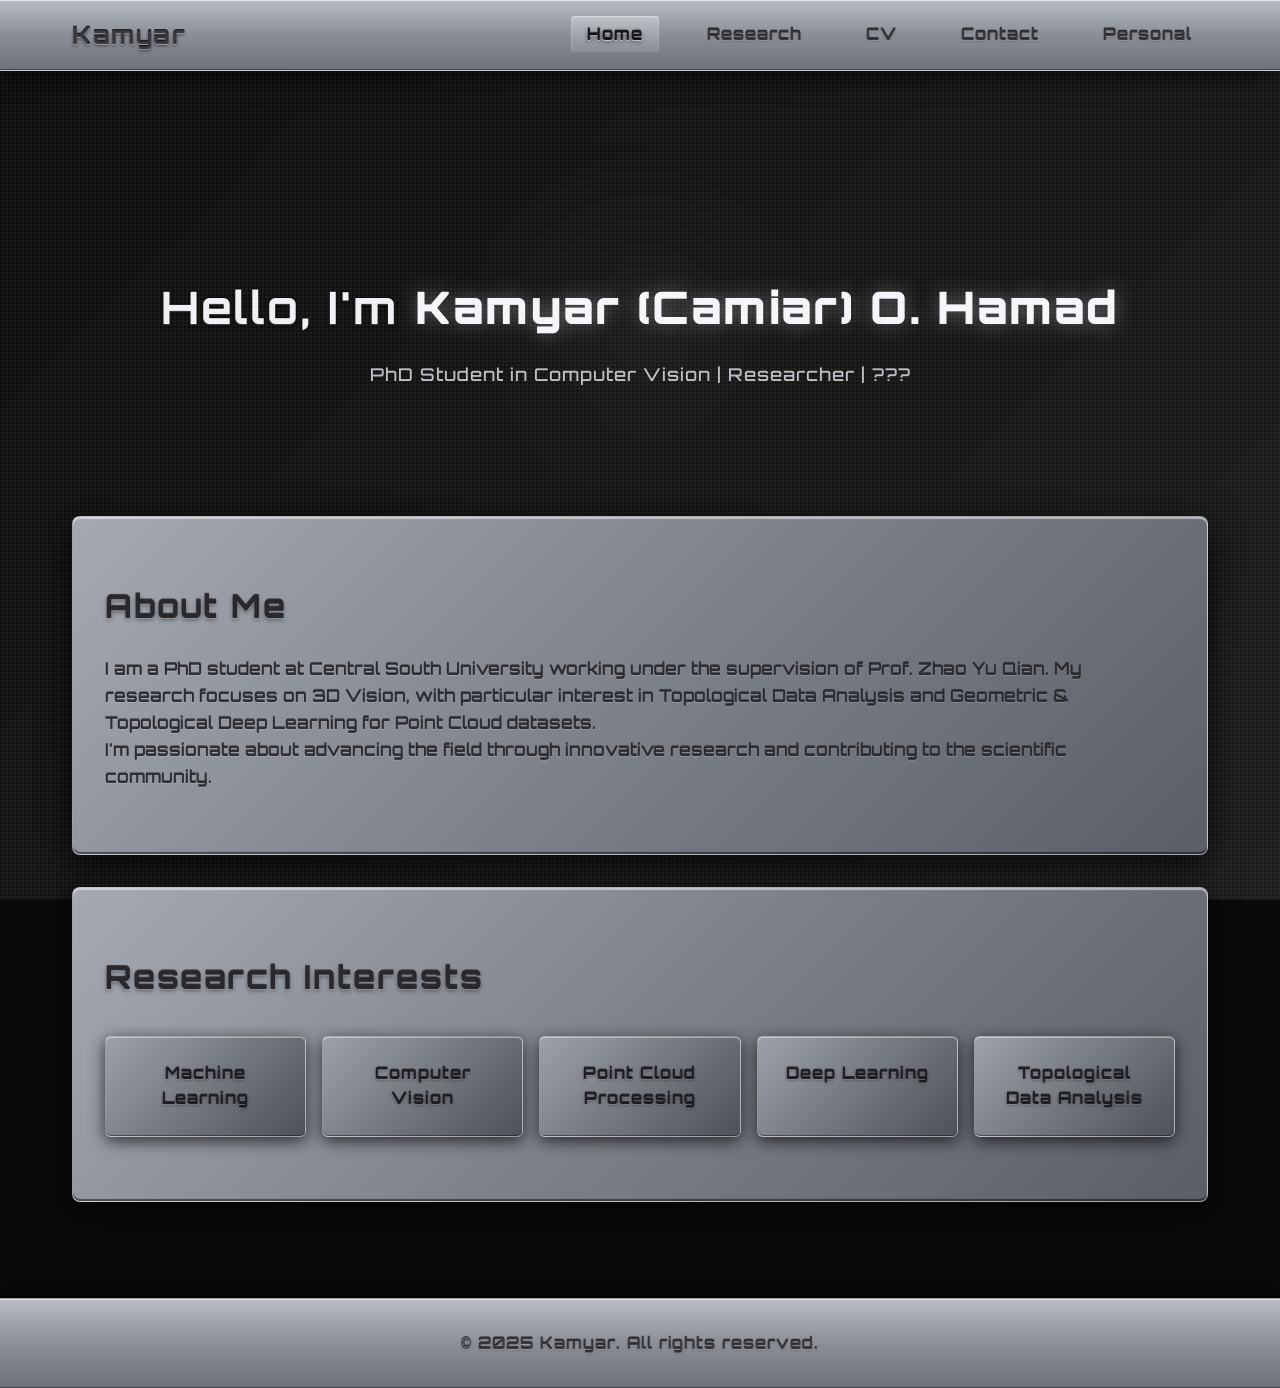
==== commit b6a23644: "name fixes'" ====
--- a/index.html
+++ b/index.html
@@ -3,13 +3,13 @@
 <head>
     <meta charset="UTF-8">
     <meta name="viewport" content="width=device-width, initial-scale=1.0">
-    <title>Your Name - PhD Student</title>
+    <title>Kamyar - PhD Student</title>
     <link rel="stylesheet" href="styles.css">
 </head>
 <body>
     <header>
         <nav>
-            <h1>Your Name</h1>
+            <h1>Kamyar</h1>
             <ul>
                 <li><a href="index.html" class="active">Home</a></li>
                 <li><a href="research.html">Research</a></li>
@@ -45,7 +45,7 @@
     </main>
 
     <footer>
-        <p>&copy; 2025 Your Name. All rights reserved.</p>
+        <p>&copy; 2025 Kamyar. All rights reserved.</p>
     </footer>
 
     <script src="script.js"></script>
